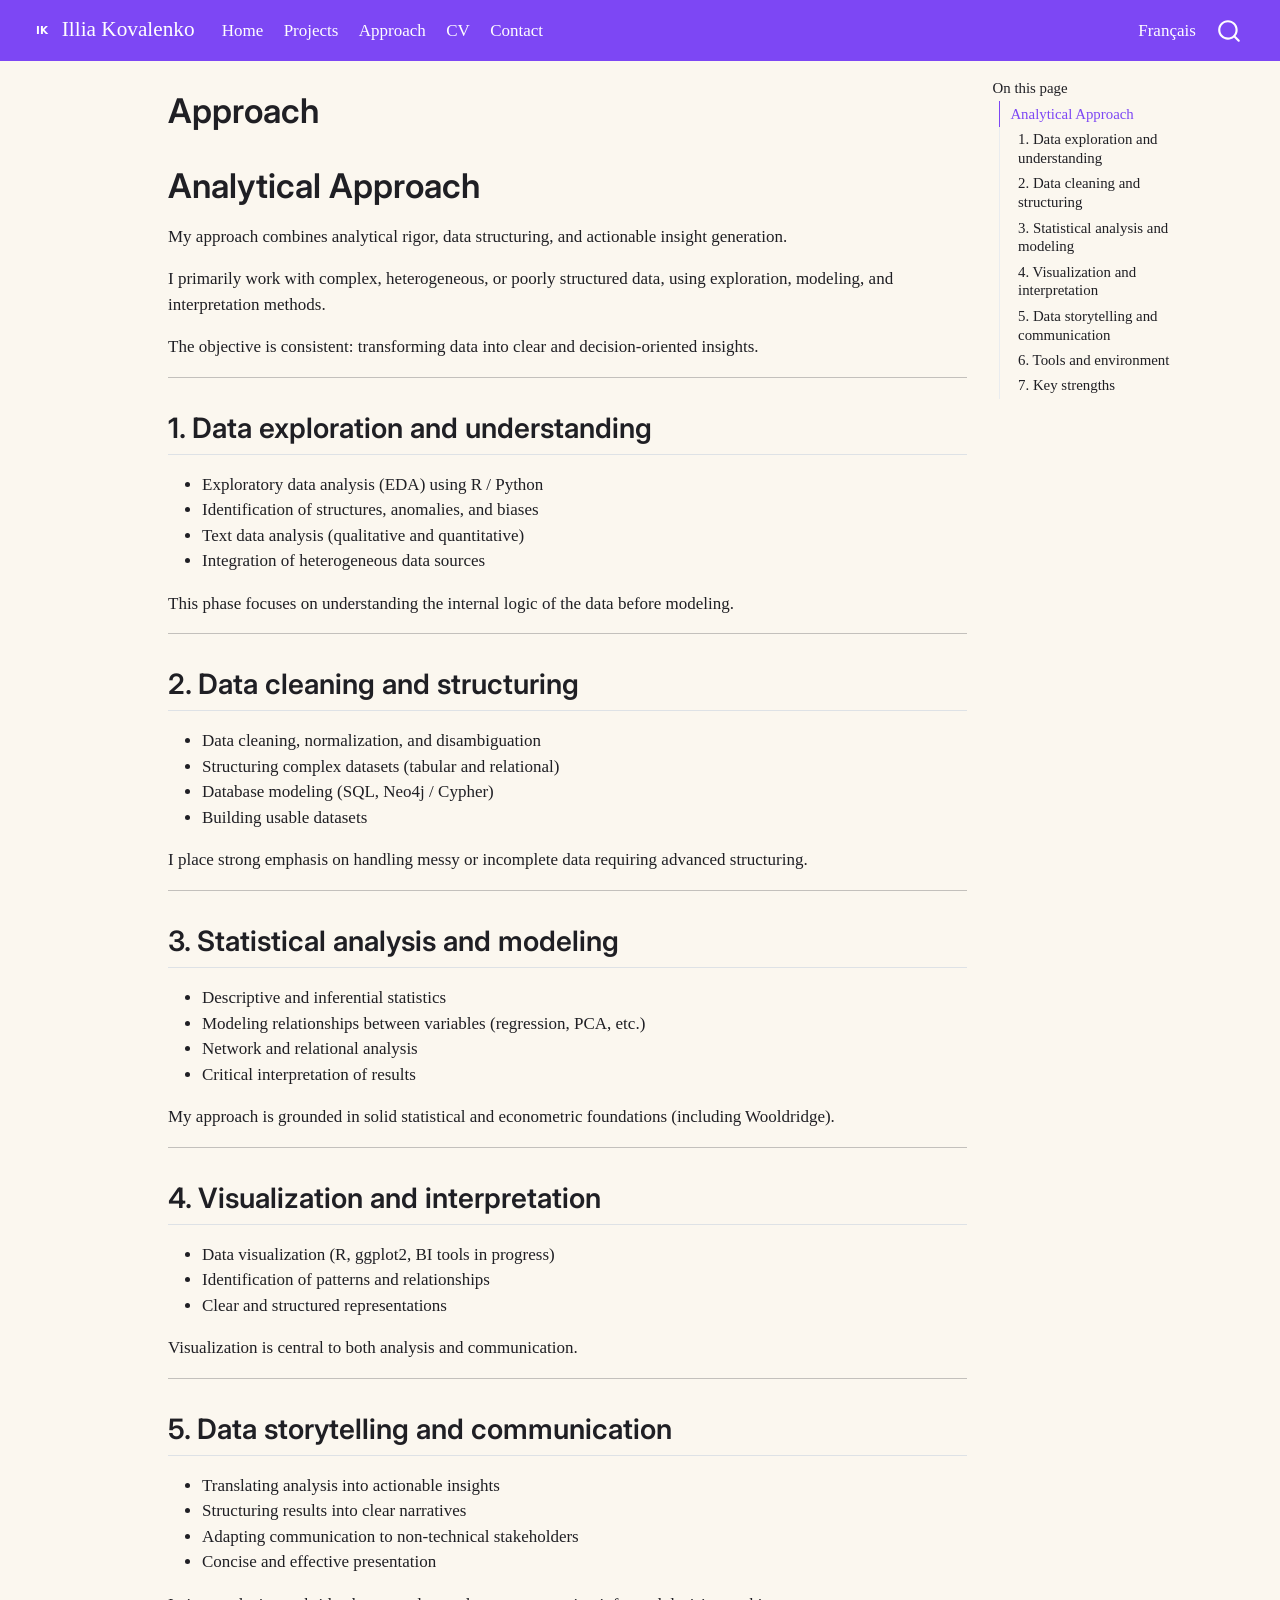
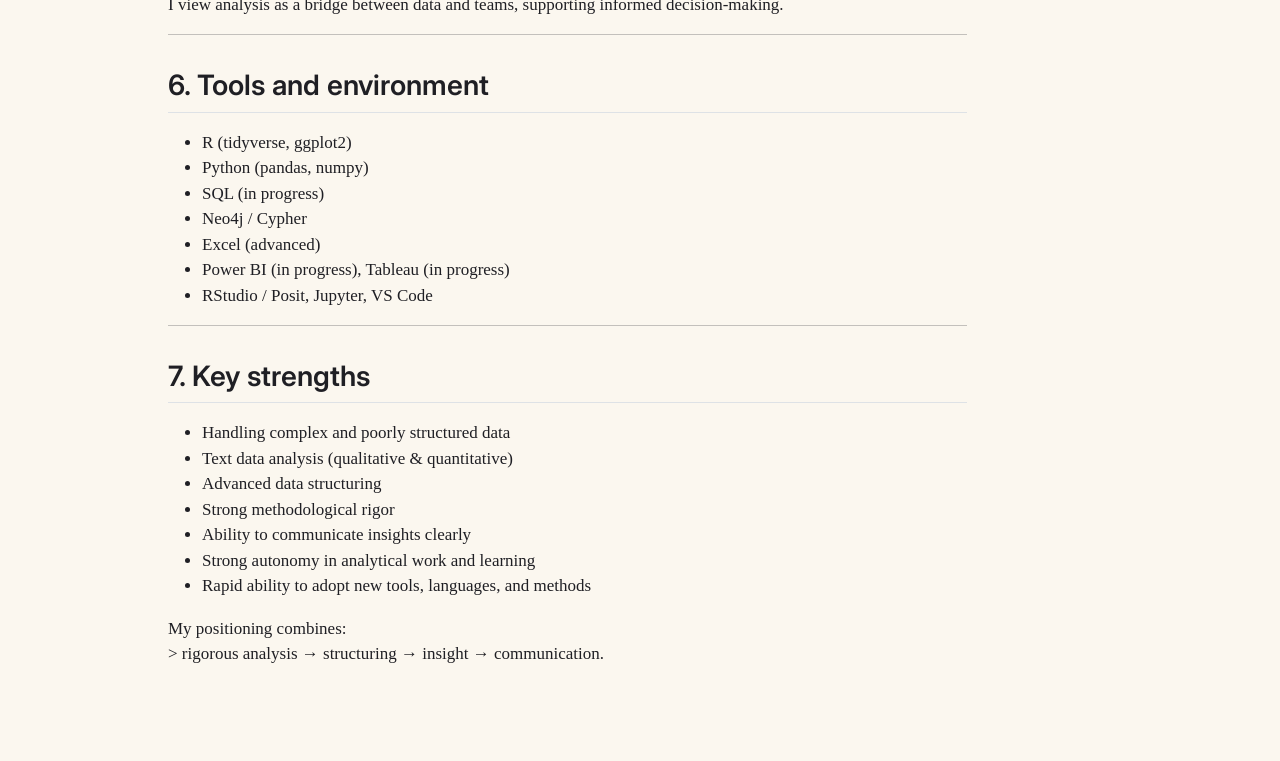
==== docs/en/method.html @ 197722de "Initial commit" ====
<!DOCTYPE html>
<html xmlns="http://www.w3.org/1999/xhtml" lang="en-GB" xml:lang="en-GB"><head>

<meta charset="utf-8">
<meta name="generator" content="quarto-1.8.27">

<meta name="viewport" content="width=device-width, initial-scale=1.0, user-scalable=yes">


<title>Approach – Illia Kovalenko</title>
<style>
code{white-space: pre-wrap;}
span.smallcaps{font-variant: small-caps;}
div.columns{display: flex; gap: min(4vw, 1.5em);}
div.column{flex: auto; overflow-x: auto;}
div.hanging-indent{margin-left: 1.5em; text-indent: -1.5em;}
ul.task-list{list-style: none;}
ul.task-list li input[type="checkbox"] {
  width: 0.8em;
  margin: 0 0.8em 0.2em -1em; /* quarto-specific, see https://github.com/quarto-dev/quarto-cli/issues/4556 */ 
  vertical-align: middle;
}
</style>


<script src="../site_libs/quarto-nav/quarto-nav.js"></script>
<script src="../site_libs/quarto-nav/headroom.min.js"></script>
<script src="../site_libs/clipboard/clipboard.min.js"></script>
<script src="../site_libs/quarto-search/autocomplete.umd.js"></script>
<script src="../site_libs/quarto-search/fuse.min.js"></script>
<script src="../site_libs/quarto-search/quarto-search.js"></script>
<meta name="quarto:offset" content="../">
<link href="../images/favicon.ico" rel="icon">
<script src="../site_libs/quarto-html/quarto.js" type="module"></script>
<script src="../site_libs/quarto-html/tabsets/tabsets.js" type="module"></script>
<script src="../site_libs/quarto-html/axe/axe-check.js" type="module"></script>
<script src="../site_libs/quarto-html/popper.min.js"></script>
<script src="../site_libs/quarto-html/tippy.umd.min.js"></script>
<script src="../site_libs/quarto-html/anchor.min.js"></script>
<link href="../site_libs/quarto-html/tippy.css" rel="stylesheet">
<link href="../site_libs/quarto-html/quarto-syntax-highlighting-ed96de9b727972fe78a7b5d16c58bf87.css" rel="stylesheet" class="quarto-color-scheme" id="quarto-text-highlighting-styles">
<link href="../site_libs/quarto-html/quarto-syntax-highlighting-dark-4d9afe2b8d18ee9fa5d0d57b5ed4214d.css" rel="stylesheet" class="quarto-color-scheme quarto-color-alternate" id="quarto-text-highlighting-styles">
<link href="../site_libs/quarto-html/quarto-syntax-highlighting-ed96de9b727972fe78a7b5d16c58bf87.css" rel="stylesheet" class="quarto-color-scheme-extra" id="quarto-text-highlighting-styles">
<script src="../site_libs/bootstrap/bootstrap.min.js"></script>
<link href="../site_libs/bootstrap/bootstrap-icons.css" rel="stylesheet">
<link href="../site_libs/bootstrap/bootstrap-7cf6dd9b30dd1244900d342ab7296f0b.min.css" rel="stylesheet" append-hash="true" class="quarto-color-scheme" id="quarto-bootstrap" data-mode="light">
<link href="../site_libs/bootstrap/bootstrap-dark-e03fe961f342b3c7a8289c94da64632f.min.css" rel="stylesheet" append-hash="true" class="quarto-color-scheme quarto-color-alternate" id="quarto-bootstrap" data-mode="light">
<link href="../site_libs/bootstrap/bootstrap-7cf6dd9b30dd1244900d342ab7296f0b.min.css" rel="stylesheet" append-hash="true" class="quarto-color-scheme-extra" id="quarto-bootstrap" data-mode="light">
<script id="quarto-search-options" type="application/json">{
  "location": "navbar",
  "copy-button": false,
  "collapse-after": 3,
  "panel-placement": "end",
  "type": "overlay",
  "limit": 50,
  "keyboard-shortcut": [
    "f",
    "/",
    "s"
  ],
  "show-item-context": false,
  "language": {
    "search-no-results-text": "No results",
    "search-matching-documents-text": "matching documents",
    "search-copy-link-title": "Copy link to search",
    "search-hide-matches-text": "Hide additional matches",
    "search-more-match-text": "more match in this document",
    "search-more-matches-text": "more matches in this document",
    "search-clear-button-title": "Clear",
    "search-text-placeholder": "",
    "search-detached-cancel-button-title": "Cancel",
    "search-submit-button-title": "Submit",
    "search-label": "Search"
  }
}</script>
<script defer="" src="../js/lang-switch.js"></script>


<link rel="stylesheet" href="../styles.css">
</head>

<body class="nav-fixed quarto-light">

<div id="quarto-search-results"></div>
  <header id="quarto-header" class="headroom fixed-top">
    <nav class="navbar navbar-expand-lg " data-bs-theme="dark">
      <div class="navbar-container container-fluid">
      <div class="navbar-brand-container mx-auto">
    <a href="../index.html" class="navbar-brand navbar-brand-logo">
    <img src="../images/ik-monogram.svg" alt="" class="navbar-logo light-content">
    <img src="../images/ik-monogram.svg" alt="" class="navbar-logo dark-content">
    </a>
    <a class="navbar-brand" href="../index.html">
    <span class="navbar-title">Illia Kovalenko</span>
    </a>
  </div>
            <div id="quarto-search" class="" title="Search"></div>
          <button class="navbar-toggler" type="button" data-bs-toggle="collapse" data-bs-target="#navbarCollapse" aria-controls="navbarCollapse" role="menu" aria-expanded="false" aria-label="Toggle navigation" onclick="if (window.quartoToggleHeadroom) { window.quartoToggleHeadroom(); }">
  <span class="navbar-toggler-icon"></span>
</button>
          <div class="collapse navbar-collapse" id="navbarCollapse">
            <ul class="navbar-nav navbar-nav-scroll me-auto">
  <li class="nav-item">
    <a class="nav-link" href="../en/index.html"> 
<span class="menu-text">Home</span></a>
  </li>  
  <li class="nav-item">
    <a class="nav-link" href="../en/projects.html"> 
<span class="menu-text">Projects</span></a>
  </li>  
  <li class="nav-item">
    <a class="nav-link active" href="../en/method.html" aria-current="page"> 
<span class="menu-text">Approach</span></a>
  </li>  
  <li class="nav-item">
    <a class="nav-link" href="../en/cv.html"> 
<span class="menu-text">CV</span></a>
  </li>  
  <li class="nav-item">
    <a class="nav-link" href="../en/contact.html"> 
<span class="menu-text">Contact</span></a>
  </li>  
</ul>
            <ul class="navbar-nav navbar-nav-scroll ms-auto">
  <li class="nav-item">
    <a class="nav-link" href="../fr/"> 
<span class="menu-text">Français</span></a>
  </li>  
</ul>
          </div> <!-- /navcollapse -->
            <div class="quarto-navbar-tools">
</div>
      </div> <!-- /container-fluid -->
    </nav>
</header>
<!-- content -->
<div id="quarto-content" class="quarto-container page-columns page-rows-contents page-layout-article page-navbar">
<!-- sidebar -->
<!-- margin-sidebar -->
    <div id="quarto-margin-sidebar" class="sidebar margin-sidebar">
        <nav id="TOC" role="doc-toc" class="toc-active">
    <h2 id="toc-title">On this page</h2>
   
  <ul>
  <li><a href="#analytical-approach" id="toc-analytical-approach" class="nav-link active" data-scroll-target="#analytical-approach">Analytical Approach</a>
  <ul class="collapse">
  <li><a href="#data-exploration-and-understanding" id="toc-data-exploration-and-understanding" class="nav-link" data-scroll-target="#data-exploration-and-understanding">1. Data exploration and understanding</a></li>
  <li><a href="#data-cleaning-and-structuring" id="toc-data-cleaning-and-structuring" class="nav-link" data-scroll-target="#data-cleaning-and-structuring">2. Data cleaning and structuring</a></li>
  <li><a href="#statistical-analysis-and-modeling" id="toc-statistical-analysis-and-modeling" class="nav-link" data-scroll-target="#statistical-analysis-and-modeling">3. Statistical analysis and modeling</a></li>
  <li><a href="#visualization-and-interpretation" id="toc-visualization-and-interpretation" class="nav-link" data-scroll-target="#visualization-and-interpretation">4. Visualization and interpretation</a></li>
  <li><a href="#data-storytelling-and-communication" id="toc-data-storytelling-and-communication" class="nav-link" data-scroll-target="#data-storytelling-and-communication">5. Data storytelling and communication</a></li>
  <li><a href="#tools-and-environment" id="toc-tools-and-environment" class="nav-link" data-scroll-target="#tools-and-environment">6. Tools and environment</a></li>
  <li><a href="#key-strengths" id="toc-key-strengths" class="nav-link" data-scroll-target="#key-strengths">7. Key strengths</a></li>
  </ul></li>
  </ul>
</nav>
    </div>
<!-- main -->
<main class="content" id="quarto-document-content">

<header id="title-block-header" class="quarto-title-block default">
<div class="quarto-title">
<h1 class="title">Approach</h1>
</div>



<div class="quarto-title-meta">

    
  
    
  </div>
  


</header>


<section id="analytical-approach" class="level1">
<h1>Analytical Approach</h1>
<p>My approach combines analytical rigor, data structuring, and actionable insight generation.</p>
<p>I primarily work with complex, heterogeneous, or poorly structured data, using exploration, modeling, and interpretation methods.</p>
<p>The objective is consistent: transforming data into clear and decision-oriented insights.</p>
<hr>
<section id="data-exploration-and-understanding" class="level2">
<h2 class="anchored" data-anchor-id="data-exploration-and-understanding">1. Data exploration and understanding</h2>
<ul>
<li>Exploratory data analysis (EDA) using R / Python<br>
</li>
<li>Identification of structures, anomalies, and biases<br>
</li>
<li>Text data analysis (qualitative and quantitative)<br>
</li>
<li>Integration of heterogeneous data sources</li>
</ul>
<p>This phase focuses on understanding the internal logic of the data before modeling.</p>
<hr>
</section>
<section id="data-cleaning-and-structuring" class="level2">
<h2 class="anchored" data-anchor-id="data-cleaning-and-structuring">2. Data cleaning and structuring</h2>
<ul>
<li>Data cleaning, normalization, and disambiguation<br>
</li>
<li>Structuring complex datasets (tabular and relational)<br>
</li>
<li>Database modeling (SQL, Neo4j / Cypher)<br>
</li>
<li>Building usable datasets</li>
</ul>
<p>I place strong emphasis on handling messy or incomplete data requiring advanced structuring.</p>
<hr>
</section>
<section id="statistical-analysis-and-modeling" class="level2">
<h2 class="anchored" data-anchor-id="statistical-analysis-and-modeling">3. Statistical analysis and modeling</h2>
<ul>
<li>Descriptive and inferential statistics<br>
</li>
<li>Modeling relationships between variables (regression, PCA, etc.)<br>
</li>
<li>Network and relational analysis<br>
</li>
<li>Critical interpretation of results</li>
</ul>
<p>My approach is grounded in solid statistical and econometric foundations (including Wooldridge).</p>
<hr>
</section>
<section id="visualization-and-interpretation" class="level2">
<h2 class="anchored" data-anchor-id="visualization-and-interpretation">4. Visualization and interpretation</h2>
<ul>
<li>Data visualization (R, ggplot2, BI tools in progress)<br>
</li>
<li>Identification of patterns and relationships<br>
</li>
<li>Clear and structured representations</li>
</ul>
<p>Visualization is central to both analysis and communication.</p>
<hr>
</section>
<section id="data-storytelling-and-communication" class="level2">
<h2 class="anchored" data-anchor-id="data-storytelling-and-communication">5. Data storytelling and communication</h2>
<ul>
<li>Translating analysis into actionable insights<br>
</li>
<li>Structuring results into clear narratives<br>
</li>
<li>Adapting communication to non-technical stakeholders<br>
</li>
<li>Concise and effective presentation</li>
</ul>
<p>I view analysis as a bridge between data and teams, supporting informed decision-making.</p>
<hr>
</section>
<section id="tools-and-environment" class="level2">
<h2 class="anchored" data-anchor-id="tools-and-environment">6. Tools and environment</h2>
<ul>
<li>R (tidyverse, ggplot2)<br>
</li>
<li>Python (pandas, numpy)<br>
</li>
<li>SQL (in progress)<br>
</li>
<li>Neo4j / Cypher<br>
</li>
<li>Excel (advanced)<br>
</li>
<li>Power BI (in progress), Tableau (in progress)<br>
</li>
<li>RStudio / Posit, Jupyter, VS Code</li>
</ul>
<hr>
</section>
<section id="key-strengths" class="level2">
<h2 class="anchored" data-anchor-id="key-strengths">7. Key strengths</h2>
<ul>
<li>Handling complex and poorly structured data<br>
</li>
<li>Text data analysis (qualitative &amp; quantitative)<br>
</li>
<li>Advanced data structuring<br>
</li>
<li>Strong methodological rigor<br>
</li>
<li>Ability to communicate insights clearly<br>
</li>
<li>Strong autonomy in analytical work and learning<br>
</li>
<li>Rapid ability to adopt new tools, languages, and methods</li>
</ul>
<p>My positioning combines:<br>
&gt; rigorous analysis → structuring → insight → communication.</p>


</section>
</section>

</main> <!-- /main -->
<script id="quarto-html-after-body" type="application/javascript">
  window.document.addEventListener("DOMContentLoaded", function (event) {
    const icon = "";
    const anchorJS = new window.AnchorJS();
    anchorJS.options = {
      placement: 'right',
      icon: icon
    };
    anchorJS.add('.anchored');
    const isCodeAnnotation = (el) => {
      for (const clz of el.classList) {
        if (clz.startsWith('code-annotation-')) {                     
          return true;
        }
      }
      return false;
    }
    const onCopySuccess = function(e) {
      // button target
      const button = e.trigger;
      // don't keep focus
      button.blur();
      // flash "checked"
      button.classList.add('code-copy-button-checked');
      var currentTitle = button.getAttribute("title");
      button.setAttribute("title", "Copied!");
      let tooltip;
      if (window.bootstrap) {
        button.setAttribute("data-bs-toggle", "tooltip");
        button.setAttribute("data-bs-placement", "left");
        button.setAttribute("data-bs-title", "Copied!");
        tooltip = new bootstrap.Tooltip(button, 
          { trigger: "manual", 
            customClass: "code-copy-button-tooltip",
            offset: [0, -8]});
        tooltip.show();    
      }
      setTimeout(function() {
        if (tooltip) {
          tooltip.hide();
          button.removeAttribute("data-bs-title");
          button.removeAttribute("data-bs-toggle");
          button.removeAttribute("data-bs-placement");
        }
        button.setAttribute("title", currentTitle);
        button.classList.remove('code-copy-button-checked');
      }, 1000);
      // clear code selection
      e.clearSelection();
    }
    const getTextToCopy = function(trigger) {
      const outerScaffold = trigger.parentElement.cloneNode(true);
      const codeEl = outerScaffold.querySelector('code');
      for (const childEl of codeEl.children) {
        if (isCodeAnnotation(childEl)) {
          childEl.remove();
        }
      }
      return codeEl.innerText;
    }
    const clipboard = new window.ClipboardJS('.code-copy-button:not([data-in-quarto-modal])', {
      text: getTextToCopy
    });
    clipboard.on('success', onCopySuccess);
    if (window.document.getElementById('quarto-embedded-source-code-modal')) {
      const clipboardModal = new window.ClipboardJS('.code-copy-button[data-in-quarto-modal]', {
        text: getTextToCopy,
        container: window.document.getElementById('quarto-embedded-source-code-modal')
      });
      clipboardModal.on('success', onCopySuccess);
    }
      var localhostRegex = new RegExp(/^(?:http|https):\/\/localhost\:?[0-9]*\//);
      var mailtoRegex = new RegExp(/^mailto:/);
        var filterRegex = new RegExp('/' + window.location.host + '/');
      var isInternal = (href) => {
          return filterRegex.test(href) || localhostRegex.test(href) || mailtoRegex.test(href);
      }
      // Inspect non-navigation links and adorn them if external
     var links = window.document.querySelectorAll('a[href]:not(.nav-link):not(.navbar-brand):not(.toc-action):not(.sidebar-link):not(.sidebar-item-toggle):not(.pagination-link):not(.no-external):not([aria-hidden]):not(.dropdown-item):not(.quarto-navigation-tool):not(.about-link)');
      for (var i=0; i<links.length; i++) {
        const link = links[i];
        if (!isInternal(link.href)) {
          // undo the damage that might have been done by quarto-nav.js in the case of
          // links that we want to consider external
          if (link.dataset.originalHref !== undefined) {
            link.href = link.dataset.originalHref;
          }
        }
      }
    function tippyHover(el, contentFn, onTriggerFn, onUntriggerFn) {
      const config = {
        allowHTML: true,
        maxWidth: 500,
        delay: 100,
        arrow: false,
        appendTo: function(el) {
            return el.parentElement;
        },
        interactive: true,
        interactiveBorder: 10,
        theme: 'quarto',
        placement: 'bottom-start',
      };
      if (contentFn) {
        config.content = contentFn;
      }
      if (onTriggerFn) {
        config.onTrigger = onTriggerFn;
      }
      if (onUntriggerFn) {
        config.onUntrigger = onUntriggerFn;
      }
      window.tippy(el, config); 
    }
    const noterefs = window.document.querySelectorAll('a[role="doc-noteref"]');
    for (var i=0; i<noterefs.length; i++) {
      const ref = noterefs[i];
      tippyHover(ref, function() {
        // use id or data attribute instead here
        let href = ref.getAttribute('data-footnote-href') || ref.getAttribute('href');
        try { href = new URL(href).hash; } catch {}
        const id = href.replace(/^#\/?/, "");
        const note = window.document.getElementById(id);
        if (note) {
          return note.innerHTML;
        } else {
          return "";
        }
      });
    }
    const xrefs = window.document.querySelectorAll('a.quarto-xref');
    const processXRef = (id, note) => {
      // Strip column container classes
      const stripColumnClz = (el) => {
        el.classList.remove("page-full", "page-columns");
        if (el.children) {
          for (const child of el.children) {
            stripColumnClz(child);
          }
        }
      }
      stripColumnClz(note)
      if (id === null || id.startsWith('sec-')) {
        // Special case sections, only their first couple elements
        const container = document.createElement("div");
        if (note.children && note.children.length > 2) {
          container.appendChild(note.children[0].cloneNode(true));
          for (let i = 1; i < note.children.length; i++) {
            const child = note.children[i];
            if (child.tagName === "P" && child.innerText === "") {
              continue;
            } else {
              container.appendChild(child.cloneNode(true));
              break;
            }
          }
          if (window.Quarto?.typesetMath) {
            window.Quarto.typesetMath(container);
          }
          return container.innerHTML
        } else {
          if (window.Quarto?.typesetMath) {
            window.Quarto.typesetMath(note);
          }
          return note.innerHTML;
        }
      } else {
        // Remove any anchor links if they are present
        const anchorLink = note.querySelector('a.anchorjs-link');
        if (anchorLink) {
          anchorLink.remove();
        }
        if (window.Quarto?.typesetMath) {
          window.Quarto.typesetMath(note);
        }
        if (note.classList.contains("callout")) {
          return note.outerHTML;
        } else {
          return note.innerHTML;
        }
      }
    }
    for (var i=0; i<xrefs.length; i++) {
      const xref = xrefs[i];
      tippyHover(xref, undefined, function(instance) {
        instance.disable();
        let url = xref.getAttribute('href');
        let hash = undefined; 
        if (url.startsWith('#')) {
          hash = url;
        } else {
          try { hash = new URL(url).hash; } catch {}
        }
        if (hash) {
          const id = hash.replace(/^#\/?/, "");
          const note = window.document.getElementById(id);
          if (note !== null) {
            try {
              const html = processXRef(id, note.cloneNode(true));
              instance.setContent(html);
            } finally {
              instance.enable();
              instance.show();
            }
          } else {
            // See if we can fetch this
            fetch(url.split('#')[0])
            .then(res => res.text())
            .then(html => {
              const parser = new DOMParser();
              const htmlDoc = parser.parseFromString(html, "text/html");
              const note = htmlDoc.getElementById(id);
              if (note !== null) {
                const html = processXRef(id, note);
                instance.setContent(html);
              } 
            }).finally(() => {
              instance.enable();
              instance.show();
            });
          }
        } else {
          // See if we can fetch a full url (with no hash to target)
          // This is a special case and we should probably do some content thinning / targeting
          fetch(url)
          .then(res => res.text())
          .then(html => {
            const parser = new DOMParser();
            const htmlDoc = parser.parseFromString(html, "text/html");
            const note = htmlDoc.querySelector('main.content');
            if (note !== null) {
              // This should only happen for chapter cross references
              // (since there is no id in the URL)
              // remove the first header
              if (note.children.length > 0 && note.children[0].tagName === "HEADER") {
                note.children[0].remove();
              }
              const html = processXRef(null, note);
              instance.setContent(html);
            } 
          }).finally(() => {
            instance.enable();
            instance.show();
          });
        }
      }, function(instance) {
      });
    }
        let selectedAnnoteEl;
        const selectorForAnnotation = ( cell, annotation) => {
          let cellAttr = 'data-code-cell="' + cell + '"';
          let lineAttr = 'data-code-annotation="' +  annotation + '"';
          const selector = 'span[' + cellAttr + '][' + lineAttr + ']';
          return selector;
        }
        const selectCodeLines = (annoteEl) => {
          const doc = window.document;
          const targetCell = annoteEl.getAttribute("data-target-cell");
          const targetAnnotation = annoteEl.getAttribute("data-target-annotation");
          const annoteSpan = window.document.querySelector(selectorForAnnotation(targetCell, targetAnnotation));
          const lines = annoteSpan.getAttribute("data-code-lines").split(",");
          const lineIds = lines.map((line) => {
            return targetCell + "-" + line;
          })
          let top = null;
          let height = null;
          let parent = null;
          if (lineIds.length > 0) {
              //compute the position of the single el (top and bottom and make a div)
              const el = window.document.getElementById(lineIds[0]);
              top = el.offsetTop;
              height = el.offsetHeight;
              parent = el.parentElement.parentElement;
            if (lineIds.length > 1) {
              const lastEl = window.document.getElementById(lineIds[lineIds.length - 1]);
              const bottom = lastEl.offsetTop + lastEl.offsetHeight;
              height = bottom - top;
            }
            if (top !== null && height !== null && parent !== null) {
              // cook up a div (if necessary) and position it 
              let div = window.document.getElementById("code-annotation-line-highlight");
              if (div === null) {
                div = window.document.createElement("div");
                div.setAttribute("id", "code-annotation-line-highlight");
                div.style.position = 'absolute';
                parent.appendChild(div);
              }
              div.style.top = top - 2 + "px";
              div.style.height = height + 4 + "px";
              div.style.left = 0;
              let gutterDiv = window.document.getElementById("code-annotation-line-highlight-gutter");
              if (gutterDiv === null) {
                gutterDiv = window.document.createElement("div");
                gutterDiv.setAttribute("id", "code-annotation-line-highlight-gutter");
                gutterDiv.style.position = 'absolute';
                const codeCell = window.document.getElementById(targetCell);
                const gutter = codeCell.querySelector('.code-annotation-gutter');
                gutter.appendChild(gutterDiv);
              }
              gutterDiv.style.top = top - 2 + "px";
              gutterDiv.style.height = height + 4 + "px";
            }
            selectedAnnoteEl = annoteEl;
          }
        };
        const unselectCodeLines = () => {
          const elementsIds = ["code-annotation-line-highlight", "code-annotation-line-highlight-gutter"];
          elementsIds.forEach((elId) => {
            const div = window.document.getElementById(elId);
            if (div) {
              div.remove();
            }
          });
          selectedAnnoteEl = undefined;
        };
          // Handle positioning of the toggle
      window.addEventListener(
        "resize",
        throttle(() => {
          elRect = undefined;
          if (selectedAnnoteEl) {
            selectCodeLines(selectedAnnoteEl);
          }
        }, 10)
      );
      function throttle(fn, ms) {
      let throttle = false;
      let timer;
        return (...args) => {
          if(!throttle) { // first call gets through
              fn.apply(this, args);
              throttle = true;
          } else { // all the others get throttled
              if(timer) clearTimeout(timer); // cancel #2
              timer = setTimeout(() => {
                fn.apply(this, args);
                timer = throttle = false;
              }, ms);
          }
        };
      }
        // Attach click handler to the DT
        const annoteDls = window.document.querySelectorAll('dt[data-target-cell]');
        for (const annoteDlNode of annoteDls) {
          annoteDlNode.addEventListener('click', (event) => {
            const clickedEl = event.target;
            if (clickedEl !== selectedAnnoteEl) {
              unselectCodeLines();
              const activeEl = window.document.querySelector('dt[data-target-cell].code-annotation-active');
              if (activeEl) {
                activeEl.classList.remove('code-annotation-active');
              }
              selectCodeLines(clickedEl);
              clickedEl.classList.add('code-annotation-active');
            } else {
              // Unselect the line
              unselectCodeLines();
              clickedEl.classList.remove('code-annotation-active');
            }
          });
        }
    const findCites = (el) => {
      const parentEl = el.parentElement;
      if (parentEl) {
        const cites = parentEl.dataset.cites;
        if (cites) {
          return {
            el,
            cites: cites.split(' ')
          };
        } else {
          return findCites(el.parentElement)
        }
      } else {
        return undefined;
      }
    };
    var bibliorefs = window.document.querySelectorAll('a[role="doc-biblioref"]');
    for (var i=0; i<bibliorefs.length; i++) {
      const ref = bibliorefs[i];
      const citeInfo = findCites(ref);
      if (citeInfo) {
        tippyHover(citeInfo.el, function() {
          var popup = window.document.createElement('div');
          citeInfo.cites.forEach(function(cite) {
            var citeDiv = window.document.createElement('div');
            citeDiv.classList.add('hanging-indent');
            citeDiv.classList.add('csl-entry');
            var biblioDiv = window.document.getElementById('ref-' + cite);
            if (biblioDiv) {
              citeDiv.innerHTML = biblioDiv.innerHTML;
            }
            popup.appendChild(citeDiv);
          });
          return popup.innerHTML;
        });
      }
    }
  });
  </script>
</div> <!-- /content -->




</body></html>
---- docs/site_libs/quarto-html/tippy.css ----
.tippy-box[data-animation=fade][data-state=hidden]{opacity:0}[data-tippy-root]{max-width:calc(100vw - 10px)}.tippy-box{position:relative;background-color:#333;color:#fff;border-radius:4px;font-size:14px;line-height:1.4;white-space:normal;outline:0;transition-property:transform,visibility,opacity}.tippy-box[data-placement^=top]>.tippy-arrow{bottom:0}.tippy-box[data-placement^=top]>.tippy-arrow:before{bottom:-7px;left:0;border-width:8px 8px 0;border-top-color:initial;transform-origin:center top}.tippy-box[data-placement^=bottom]>.tippy-arrow{top:0}.tippy-box[data-placement^=bottom]>.tippy-arrow:before{top:-7px;left:0;border-width:0 8px 8px;border-bottom-color:initial;transform-origin:center bottom}.tippy-box[data-placement^=left]>.tippy-arrow{right:0}.tippy-box[data-placement^=left]>.tippy-arrow:before{border-width:8px 0 8px 8px;border-left-color:initial;right:-7px;transform-origin:center left}.tippy-box[data-placement^=right]>.tippy-arrow{left:0}.tippy-box[data-placement^=right]>.tippy-arrow:before{left:-7px;border-width:8px 8px 8px 0;border-right-color:initial;transform-origin:center right}.tippy-box[data-inertia][data-state=visible]{transition-timing-function:cubic-bezier(.54,1.5,.38,1.11)}.tippy-arrow{width:16px;height:16px;color:#333}.tippy-arrow:before{content:"";position:absolute;border-color:transparent;border-style:solid}.tippy-content{position:relative;padding:5px 9px;z-index:1}
---- docs/site_libs/quarto-html/quarto-syntax-highlighting-ed96de9b727972fe78a7b5d16c58bf87.css ----
/* quarto syntax highlight colors */
:root {
  --quarto-hl-ot-color: #003B4F;
  --quarto-hl-at-color: #657422;
  --quarto-hl-ss-color: #20794D;
  --quarto-hl-an-color: #5E5E5E;
  --quarto-hl-fu-color: #4758AB;
  --quarto-hl-st-color: #20794D;
  --quarto-hl-cf-color: #003B4F;
  --quarto-hl-op-color: #5E5E5E;
  --quarto-hl-er-color: #AD0000;
  --quarto-hl-bn-color: #AD0000;
  --quarto-hl-al-color: #AD0000;
  --quarto-hl-va-color: #111111;
  --quarto-hl-bu-color: inherit;
  --quarto-hl-ex-color: inherit;
  --quarto-hl-pp-color: #AD0000;
  --quarto-hl-in-color: #5E5E5E;
  --quarto-hl-vs-color: #20794D;
  --quarto-hl-wa-color: #5E5E5E;
  --quarto-hl-do-color: #5E5E5E;
  --quarto-hl-im-color: #00769E;
  --quarto-hl-ch-color: #20794D;
  --quarto-hl-dt-color: #AD0000;
  --quarto-hl-fl-color: #AD0000;
  --quarto-hl-co-color: #5E5E5E;
  --quarto-hl-cv-color: #5E5E5E;
  --quarto-hl-cn-color: #8f5902;
  --quarto-hl-sc-color: #5E5E5E;
  --quarto-hl-dv-color: #AD0000;
  --quarto-hl-kw-color: #003B4F;
}

/* other quarto variables */
:root {
  --quarto-font-monospace: SFMono-Regular, Menlo, Monaco, Consolas, "Liberation Mono", "Courier New", monospace;
}

/* syntax highlight based on Pandoc's rules */
pre > code.sourceCode > span {
  color: #003B4F;
}

code.sourceCode > span {
  color: #003B4F;
}

div.sourceCode,
div.sourceCode pre.sourceCode {
  color: #003B4F;
}

/* Normal */
code span {
  color: #003B4F;
}

/* Alert */
code span.al {
  color: #AD0000;
  font-style: inherit;
}

/* Annotation */
code span.an {
  color: #5E5E5E;
  font-style: inherit;
}

/* Attribute */
code span.at {
  color: #657422;
  font-style: inherit;
}

/* BaseN */
code span.bn {
  color: #AD0000;
  font-style: inherit;
}

/* BuiltIn */
code span.bu {
  font-style: inherit;
}

/* ControlFlow */
code span.cf {
  color: #003B4F;
  font-weight: bold;
  font-style: inherit;
}

/* Char */
code span.ch {
  color: #20794D;
  font-style: inherit;
}

/* Constant */
code span.cn {
  color: #8f5902;
  font-style: inherit;
}

/* Comment */
code span.co {
  color: #5E5E5E;
  font-style: inherit;
}

/* CommentVar */
code span.cv {
  color: #5E5E5E;
  font-style: italic;
}

/* Documentation */
code span.do {
  color: #5E5E5E;
  font-style: italic;
}

/* DataType */
code span.dt {
  color: #AD0000;
  font-style: inherit;
}

/* DecVal */
code span.dv {
  color: #AD0000;
  font-style: inherit;
}

/* Error */
code span.er {
  color: #AD0000;
  font-style: inherit;
}

/* Extension */
code span.ex {
  font-style: inherit;
}

/* Float */
code span.fl {
  color: #AD0000;
  font-style: inherit;
}

/* Function */
code span.fu {
  color: #4758AB;
  font-style: inherit;
}

/* Import */
code span.im {
  color: #00769E;
  font-style: inherit;
}

/* Information */
code span.in {
  color: #5E5E5E;
  font-style: inherit;
}

/* Keyword */
code span.kw {
  color: #003B4F;
  font-weight: bold;
  font-style: inherit;
}

/* Operator */
code span.op {
  color: #5E5E5E;
  font-style: inherit;
}

/* Other */
code span.ot {
  color: #003B4F;
  font-style: inherit;
}

/* Preprocessor */
code span.pp {
  color: #AD0000;
  font-style: inherit;
}

/* SpecialChar */
code span.sc {
  color: #5E5E5E;
  font-style: inherit;
}

/* SpecialString */
code span.ss {
  color: #20794D;
  font-style: inherit;
}

/* String */
code span.st {
  color: #20794D;
  font-style: inherit;
}

/* Variable */
code span.va {
  color: #111111;
  font-style: inherit;
}

/* VerbatimString */
code span.vs {
  color: #20794D;
  font-style: inherit;
}

/* Warning */
code span.wa {
  color: #5E5E5E;
  font-style: italic;
}

.prevent-inlining {
  content: "</";
}

/*# sourceMappingURL=0920dd6d7437995b8cdf7429764427b1.css.map */
---- docs/site_libs/quarto-html/quarto-syntax-highlighting-dark-4d9afe2b8d18ee9fa5d0d57b5ed4214d.css ----
/* quarto syntax highlight colors */
:root {
  --quarto-hl-al-color: #f07178;
  --quarto-hl-an-color: #d4d0ab;
  --quarto-hl-at-color: #00e0e0;
  --quarto-hl-bn-color: #d4d0ab;
  --quarto-hl-bu-color: #abe338;
  --quarto-hl-ch-color: #abe338;
  --quarto-hl-co-color: #f8f8f2;
  --quarto-hl-cv-color: #ffd700;
  --quarto-hl-cn-color: #ffd700;
  --quarto-hl-cf-color: #ffa07a;
  --quarto-hl-dt-color: #ffa07a;
  --quarto-hl-dv-color: #d4d0ab;
  --quarto-hl-do-color: #f8f8f2;
  --quarto-hl-er-color: #f07178;
  --quarto-hl-ex-color: #00e0e0;
  --quarto-hl-fl-color: #d4d0ab;
  --quarto-hl-fu-color: #ffa07a;
  --quarto-hl-im-color: #abe338;
  --quarto-hl-in-color: #d4d0ab;
  --quarto-hl-kw-color: #ffa07a;
  --quarto-hl-op-color: #ffa07a;
  --quarto-hl-ot-color: #00e0e0;
  --quarto-hl-pp-color: #dcc6e0;
  --quarto-hl-re-color: #00e0e0;
  --quarto-hl-sc-color: #abe338;
  --quarto-hl-ss-color: #abe338;
  --quarto-hl-st-color: #abe338;
  --quarto-hl-va-color: #00e0e0;
  --quarto-hl-vs-color: #abe338;
  --quarto-hl-wa-color: #dcc6e0;
}

/* other quarto variables */
:root {
  --quarto-font-monospace: SFMono-Regular, Menlo, Monaco, Consolas, "Liberation Mono", "Courier New", monospace;
}

/* syntax highlight based on Pandoc's rules */
pre > code.sourceCode > span {
  color: #f8f8f2;
}

code.sourceCode > span {
  color: #f8f8f2;
}

div.sourceCode,
div.sourceCode pre.sourceCode {
  color: #f8f8f2;
}

/* Normal */
code span {
  color: #f8f8f2;
}

/* Alert */
code span.al {
  color: #f07178;
}

/* Annotation */
code span.an {
  color: #d4d0ab;
}

/* Attribute */
code span.at {
  color: #00e0e0;
}

/* BaseN */
code span.bn {
  color: #d4d0ab;
}

/* BuiltIn */
code span.bu {
  color: #abe338;
}

/* ControlFlow */
code span.cf {
  font-weight: bold;
  color: #ffa07a;
}

/* Char */
code span.ch {
  color: #abe338;
}

/* Constant */
code span.cn {
  color: #ffd700;
}

/* Comment */
code span.co {
  font-style: italic;
  color: #f8f8f2;
}

/* CommentVar */
code span.cv {
  color: #ffd700;
}

/* Documentation */
code span.do {
  color: #f8f8f2;
}

/* DataType */
code span.dt {
  color: #ffa07a;
}

/* DecVal */
code span.dv {
  color: #d4d0ab;
}

/* Error */
code span.er {
  color: #f07178;
  text-decoration: underline;
}

/* Extension */
code span.ex {
  font-weight: bold;
  color: #00e0e0;
}

/* Float */
code span.fl {
  color: #d4d0ab;
}

/* Function */
code span.fu {
  color: #ffa07a;
}

/* Import */
code span.im {
  color: #abe338;
}

/* Information */
code span.in {
  color: #d4d0ab;
}

/* Keyword */
code span.kw {
  font-weight: bold;
  color: #ffa07a;
}

/* Operator */
code span.op {
  color: #ffa07a;
}

/* Other */
code span.ot {
  color: #00e0e0;
}

/* Preprocessor */
code span.pp {
  color: #dcc6e0;
}

/* RegionMarker */
code span.re {
  background-color: #f8f8f2;
  color: #00e0e0;
}

/* SpecialChar */
code span.sc {
  color: #abe338;
}

/* SpecialString */
code span.ss {
  color: #abe338;
}

/* String */
code span.st {
  color: #abe338;
}

/* Variable */
code span.va {
  color: #00e0e0;
}

/* VerbatimString */
code span.vs {
  color: #abe338;
}

/* Warning */
code span.wa {
  color: #dcc6e0;
}

.prevent-inlining {
  content: "</";
}

/*# sourceMappingURL=86edf53ecdff796acf02dbceed379426.css.map */
---- docs/site_libs/quarto-html/quarto-syntax-highlighting-ed96de9b727972fe78a7b5d16c58bf87.css ----
/* quarto syntax highlight colors */
:root {
  --quarto-hl-ot-color: #003B4F;
  --quarto-hl-at-color: #657422;
  --quarto-hl-ss-color: #20794D;
  --quarto-hl-an-color: #5E5E5E;
  --quarto-hl-fu-color: #4758AB;
  --quarto-hl-st-color: #20794D;
  --quarto-hl-cf-color: #003B4F;
  --quarto-hl-op-color: #5E5E5E;
  --quarto-hl-er-color: #AD0000;
  --quarto-hl-bn-color: #AD0000;
  --quarto-hl-al-color: #AD0000;
  --quarto-hl-va-color: #111111;
  --quarto-hl-bu-color: inherit;
  --quarto-hl-ex-color: inherit;
  --quarto-hl-pp-color: #AD0000;
  --quarto-hl-in-color: #5E5E5E;
  --quarto-hl-vs-color: #20794D;
  --quarto-hl-wa-color: #5E5E5E;
  --quarto-hl-do-color: #5E5E5E;
  --quarto-hl-im-color: #00769E;
  --quarto-hl-ch-color: #20794D;
  --quarto-hl-dt-color: #AD0000;
  --quarto-hl-fl-color: #AD0000;
  --quarto-hl-co-color: #5E5E5E;
  --quarto-hl-cv-color: #5E5E5E;
  --quarto-hl-cn-color: #8f5902;
  --quarto-hl-sc-color: #5E5E5E;
  --quarto-hl-dv-color: #AD0000;
  --quarto-hl-kw-color: #003B4F;
}

/* other quarto variables */
:root {
  --quarto-font-monospace: SFMono-Regular, Menlo, Monaco, Consolas, "Liberation Mono", "Courier New", monospace;
}

/* syntax highlight based on Pandoc's rules */
pre > code.sourceCode > span {
  color: #003B4F;
}

code.sourceCode > span {
  color: #003B4F;
}

div.sourceCode,
div.sourceCode pre.sourceCode {
  color: #003B4F;
}

/* Normal */
code span {
  color: #003B4F;
}

/* Alert */
code span.al {
  color: #AD0000;
  font-style: inherit;
}

/* Annotation */
code span.an {
  color: #5E5E5E;
  font-style: inherit;
}

/* Attribute */
code span.at {
  color: #657422;
  font-style: inherit;
}

/* BaseN */
code span.bn {
  color: #AD0000;
  font-style: inherit;
}

/* BuiltIn */
code span.bu {
  font-style: inherit;
}

/* ControlFlow */
code span.cf {
  color: #003B4F;
  font-weight: bold;
  font-style: inherit;
}

/* Char */
code span.ch {
  color: #20794D;
  font-style: inherit;
}

/* Constant */
code span.cn {
  color: #8f5902;
  font-style: inherit;
}

/* Comment */
code span.co {
  color: #5E5E5E;
  font-style: inherit;
}

/* CommentVar */
code span.cv {
  color: #5E5E5E;
  font-style: italic;
}

/* Documentation */
code span.do {
  color: #5E5E5E;
  font-style: italic;
}

/* DataType */
code span.dt {
  color: #AD0000;
  font-style: inherit;
}

/* DecVal */
code span.dv {
  color: #AD0000;
  font-style: inherit;
}

/* Error */
code span.er {
  color: #AD0000;
  font-style: inherit;
}

/* Extension */
code span.ex {
  font-style: inherit;
}

/* Float */
code span.fl {
  color: #AD0000;
  font-style: inherit;
}

/* Function */
code span.fu {
  color: #4758AB;
  font-style: inherit;
}

/* Import */
code span.im {
  color: #00769E;
  font-style: inherit;
}

/* Information */
code span.in {
  color: #5E5E5E;
  font-style: inherit;
}

/* Keyword */
code span.kw {
  color: #003B4F;
  font-weight: bold;
  font-style: inherit;
}

/* Operator */
code span.op {
  color: #5E5E5E;
  font-style: inherit;
}

/* Other */
code span.ot {
  color: #003B4F;
  font-style: inherit;
}

/* Preprocessor */
code span.pp {
  color: #AD0000;
  font-style: inherit;
}

/* SpecialChar */
code span.sc {
  color: #5E5E5E;
  font-style: inherit;
}

/* SpecialString */
code span.ss {
  color: #20794D;
  font-style: inherit;
}

/* String */
code span.st {
  color: #20794D;
  font-style: inherit;
}

/* Variable */
code span.va {
  color: #111111;
  font-style: inherit;
}

/* VerbatimString */
code span.vs {
  color: #20794D;
  font-style: inherit;
}

/* Warning */
code span.wa {
  color: #5E5E5E;
  font-style: italic;
}

.prevent-inlining {
  content: "</";
}

/*# sourceMappingURL=0920dd6d7437995b8cdf7429764427b1.css.map */
---- docs/styles.css ----
/* css styles */
.profile-photo {
  border-radius: 50%;
  width: 190px;
  display: block;
  margin: 20px;
}

.hero-text {
  font-size: 1.3rem;
  font-style: normal;
  font-weight: 700;
  line-height: 1.35;
  margin: 0.2rem 0;
}

.callout-note .callout-body {
  display: flex;
  flex-direction: column;
  justify-content: center;
  padding-top: 0.5rem;
  padding-bottom: 0.5rem;
}

/* =========================
   Landing (root index) styles
   ========================= */
  /* Layout */
  .landing-hero{
    min-height: calc(100vh - 2rem);
    display: flex;
    align-items: center;
    justify-content: center;
    padding: 3.5rem 1.5rem;
    background:
      radial-gradient(1200px 600px at 60% 0%, var(--oc-primary-weak), rgba(255,255,255,0)),
      linear-gradient(180deg, var(--oc-paper), #FBF7EF);
  }
  
  .landing-card{
    width: min(920px, 100%);
    padding: 2.6rem 2.4rem;
    border: 1px solid rgba(0,0,0,.08);
    border-radius: 18px;
    background: #fff;
    box-shadow: 0 14px 44px rgba(0,0,0,.10);
  }
  
  /* Typo */
  .landing-name{
    font-size: 2.6rem;
    font-weight: 780;
    line-height: 1.05;
    margin-bottom: .25rem;
    color: var(--oc-ink);
  }
  
  .landing-tagline{
    font-size: 1.08rem;
    opacity: .78;
    color: var(--oc-ink);
  }
  
  .landing-logo{
    display: block;
    width: 110px;
    height: auto;
    margin: 0 auto 1.2rem auto;
  }

  .landing-title{
    font-size: 1.25rem;
    font-weight: 680;
    margin-top: .9rem;
    margin-bottom: .75rem;
    color: var(--oc-ink);
  }

  .landing-hint{ 
    opacity: .72; 
    margin-top: -.25rem; 
    margin-bottom: .75rem;
  }
  
  .landing-foot{
    margin-top: 2rem;
    font-size: .98rem;
    opacity: .72;
    color: var(--oc-ink);
  }
  
  /* Buttons (forced, stable) */
  .landing-actions{
    display: flex;
    justify-content: center;
    gap: 1.2rem;
    flex-wrap: wrap;
    margin-top: .75rem;
  }
  
  /* On cible directement les <a> pour éviter tout conflit Quarto/Bootstrap */
  .landing-actions a{
    display: inline-flex;
    align-items: center;
    justify-content: center;
  
    min-width: 170px;
    padding: .95rem 1.7rem;
    border-radius: 16px;
  
    text-decoration: none !important;
    font-weight: 700;
    font-size: 1rem;
  
    background: var(--oc-primary);
    border: 1px solid var(--oc-primary);
    color: #ffffff !important;
  
    transition: transform .12s ease, box-shadow .14s ease, background-color .14s ease, border-color .14s ease;
  }

  .landing-actions a:hover{
    transform: translateY(-2px);
    box-shadow: 0 12px 26px rgba(0,0,0,.14);
    background: color-mix(in srgb, var(--oc-primary) 86%, black);
    border-color: color-mix(in srgb, var(--oc-primary) 86%, black);
  }
  
  /* Accessibilité : focus clavier visible */
  .landing-actions a:focus-visible{
    outline: 3px solid color-mix(in srgb, var(--oc-primary) 35%, white);
    outline-offset: 3px;
  } 

/* Force landing button colors (no dependency on Bootstrap vars) */
.landing-btn{
  display: inline-flex;
  align-items: center;
  justify-content: center;
  min-width: 170px;
  padding: .95rem 1.7rem;
  border-radius: 16px;
  text-decoration: none !important;
  font-weight: 700;
}

.landing-btn-primary{
  background: #7D47F4 !important;
  border: 1px solid #7D47F4 !important;
  color: #ffffff !important;
}

.landing-btn-primary:visited{
  color: #ffffff !important;
}

.landing-btn-primary:hover{
  background: #6B3FE0 !important;
  border-color: #6B3FE0 !important;
}

/* Hard override for landing buttons (wins over theme) */
.landing-actions a.landing-btn{
  display: inline-flex;
  align-items: center;
  justify-content: center;
  min-width: 150px;
  padding: .85rem 1.45rem;
  border-radius: 16px;

  background: #7D47F4 !important;
  border: 1px solid #7D47F4 !important;
  color: #ffffff !important;

  text-decoration: none !important;
  font-weight: 700;
}

.landing-actions a.landing-btn:visited{
  color: #ffffff !important;
}

.landing-actions a.landing-btn:hover{
  background: #6B3FE0 !important;
  border-color: #6B3FE0 !important;
}
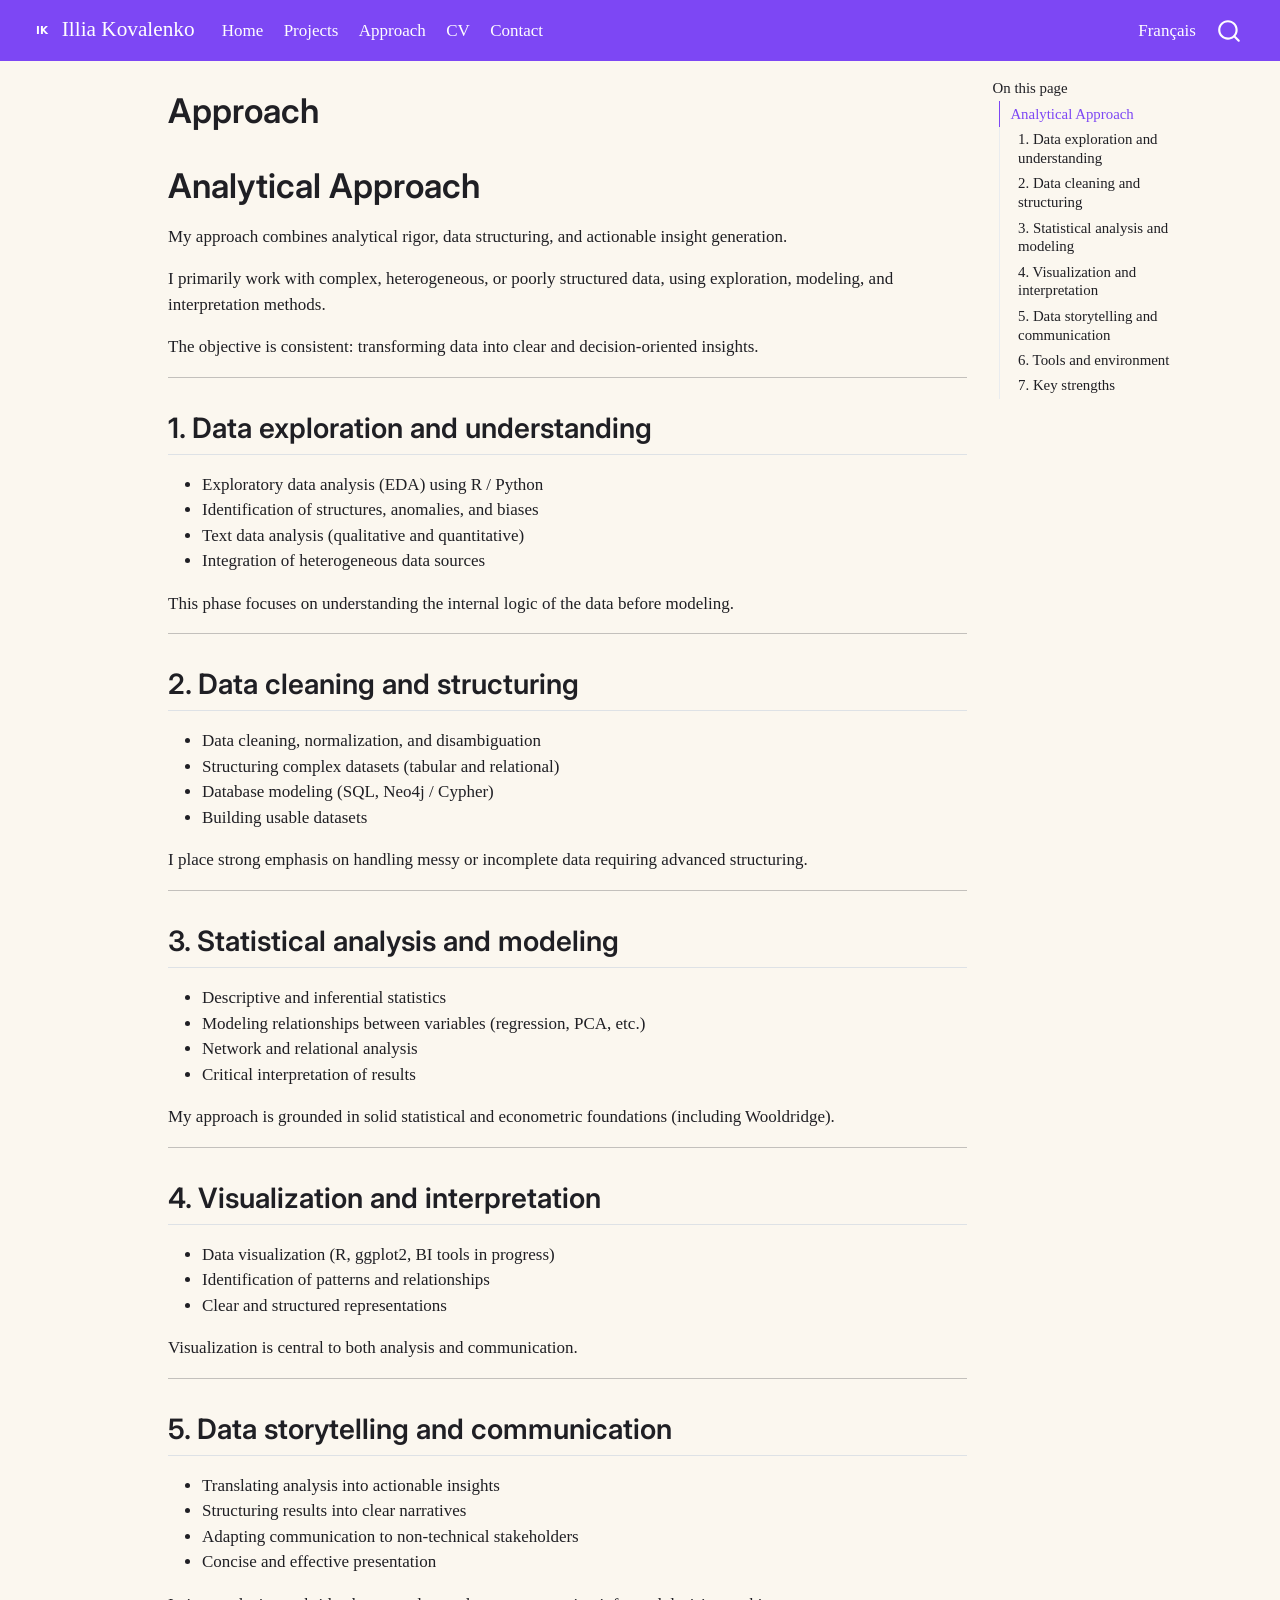
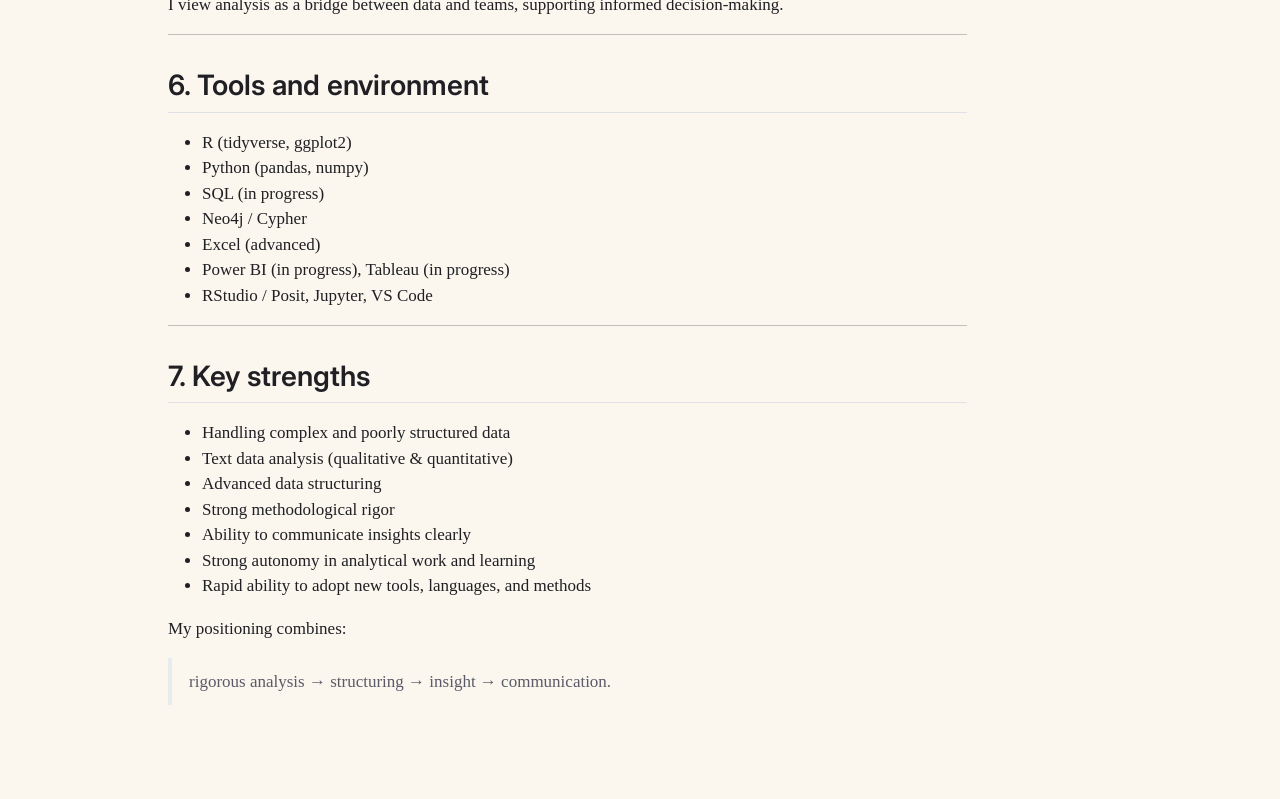
==== commit 6bf8a077: "Update site" ====
--- a/docs/en/method.html
+++ b/docs/en/method.html
@@ -287,8 +287,10 @@
 </li>
 <li>Rapid ability to adopt new tools, languages, and methods</li>
 </ul>
-<p>My positioning combines:<br>
-&gt; rigorous analysis → structuring → insight → communication.</p>
+<p>My positioning combines:</p>
+<blockquote class="blockquote">
+<p>rigorous analysis → structuring → insight → communication.</p>
+</blockquote>
 
 
 </section>
